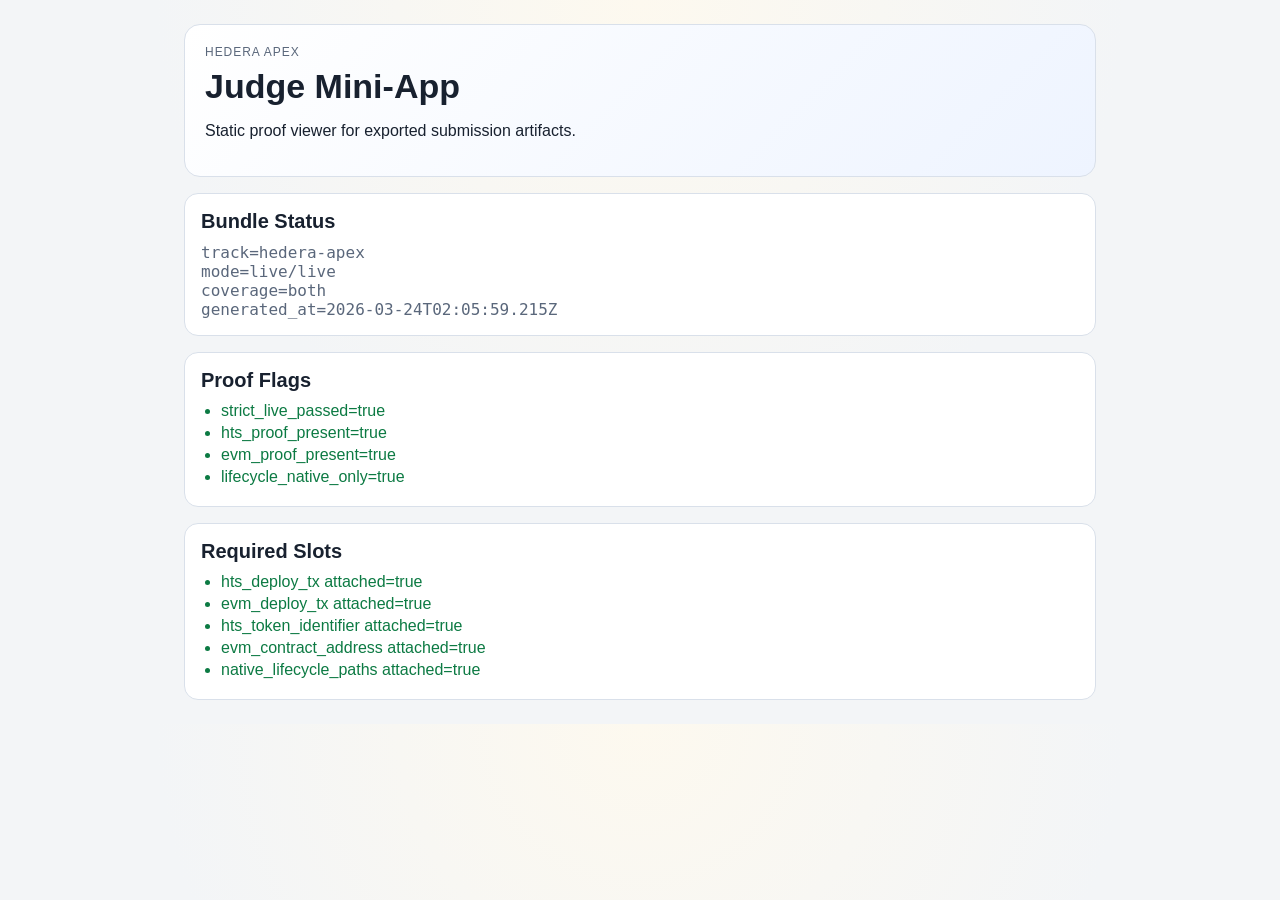
==== frontend/apex-judge-miniapp/index.html @ bd2af399 "chore(submission): sync Hedera Apex mirror from eea9da5ebcc6bcb0d3a7859af8b107f3dd50f059" ====
<!doctype html>
<html lang="en">
  <head>
    <meta charset="UTF-8" />
    <meta name="viewport" content="width=device-width, initial-scale=1.0" />
    <title>Hedera Apex Judge Mini-App</title>
    <link rel="stylesheet" href="./styles.css" />
  </head>
  <body>
    <main class="shell">
      <header class="hero">
        <p class="kicker">Hedera Apex</p>
        <h1>Judge Mini-App</h1>
        <p>Static proof viewer for exported submission artifacts.</p>
      </header>

      <section class="card">
        <h2>Bundle Status</h2>
        <pre id="status">Loading...</pre>
      </section>

      <section class="card">
        <h2>Proof Flags</h2>
        <ul id="flags"></ul>
      </section>

      <section class="card">
        <h2>Required Slots</h2>
        <ul id="slots"></ul>
      </section>
    </main>

    <script src="./app.js" type="module"></script>
  </body>
</html>
---- frontend/apex-judge-miniapp/styles.css ----
:root {
  --bg: #f3f5f7;
  --panel: #ffffff;
  --ink: #18212f;
  --muted: #5a677b;
  --line: #d9e0ea;
  --good: #0c7a43;
  --bad: #a62626;
}

* {
  box-sizing: border-box;
}

body {
  margin: 0;
  background: radial-gradient(circle at top, #fdf9ef 0%, var(--bg) 50%);
  color: var(--ink);
  font-family: "IBM Plex Sans", "Segoe UI", sans-serif;
}

.shell {
  max-width: 960px;
  margin: 0 auto;
  padding: 24px;
  display: grid;
  gap: 16px;
}

.hero {
  border: 1px solid var(--line);
  border-radius: 16px;
  padding: 20px;
  background: linear-gradient(135deg, #ffffff 0%, #eef4ff 100%);
}

.kicker {
  margin: 0;
  letter-spacing: 0.08em;
  text-transform: uppercase;
  color: var(--muted);
  font-size: 12px;
}

h1 {
  margin: 8px 0;
  font-size: 34px;
}

h2 {
  margin: 0 0 10px 0;
  font-size: 20px;
}

.card {
  border: 1px solid var(--line);
  border-radius: 14px;
  background: var(--panel);
  padding: 16px;
}

pre {
  white-space: pre-wrap;
  font-family: "IBM Plex Mono", "SFMono-Regular", monospace;
  color: var(--muted);
  margin: 0;
}

ul {
  margin: 0;
  padding-left: 20px;
}

li {
  margin: 4px 0;
}

.good {
  color: var(--good);
}

.bad {
  color: var(--bad);
}
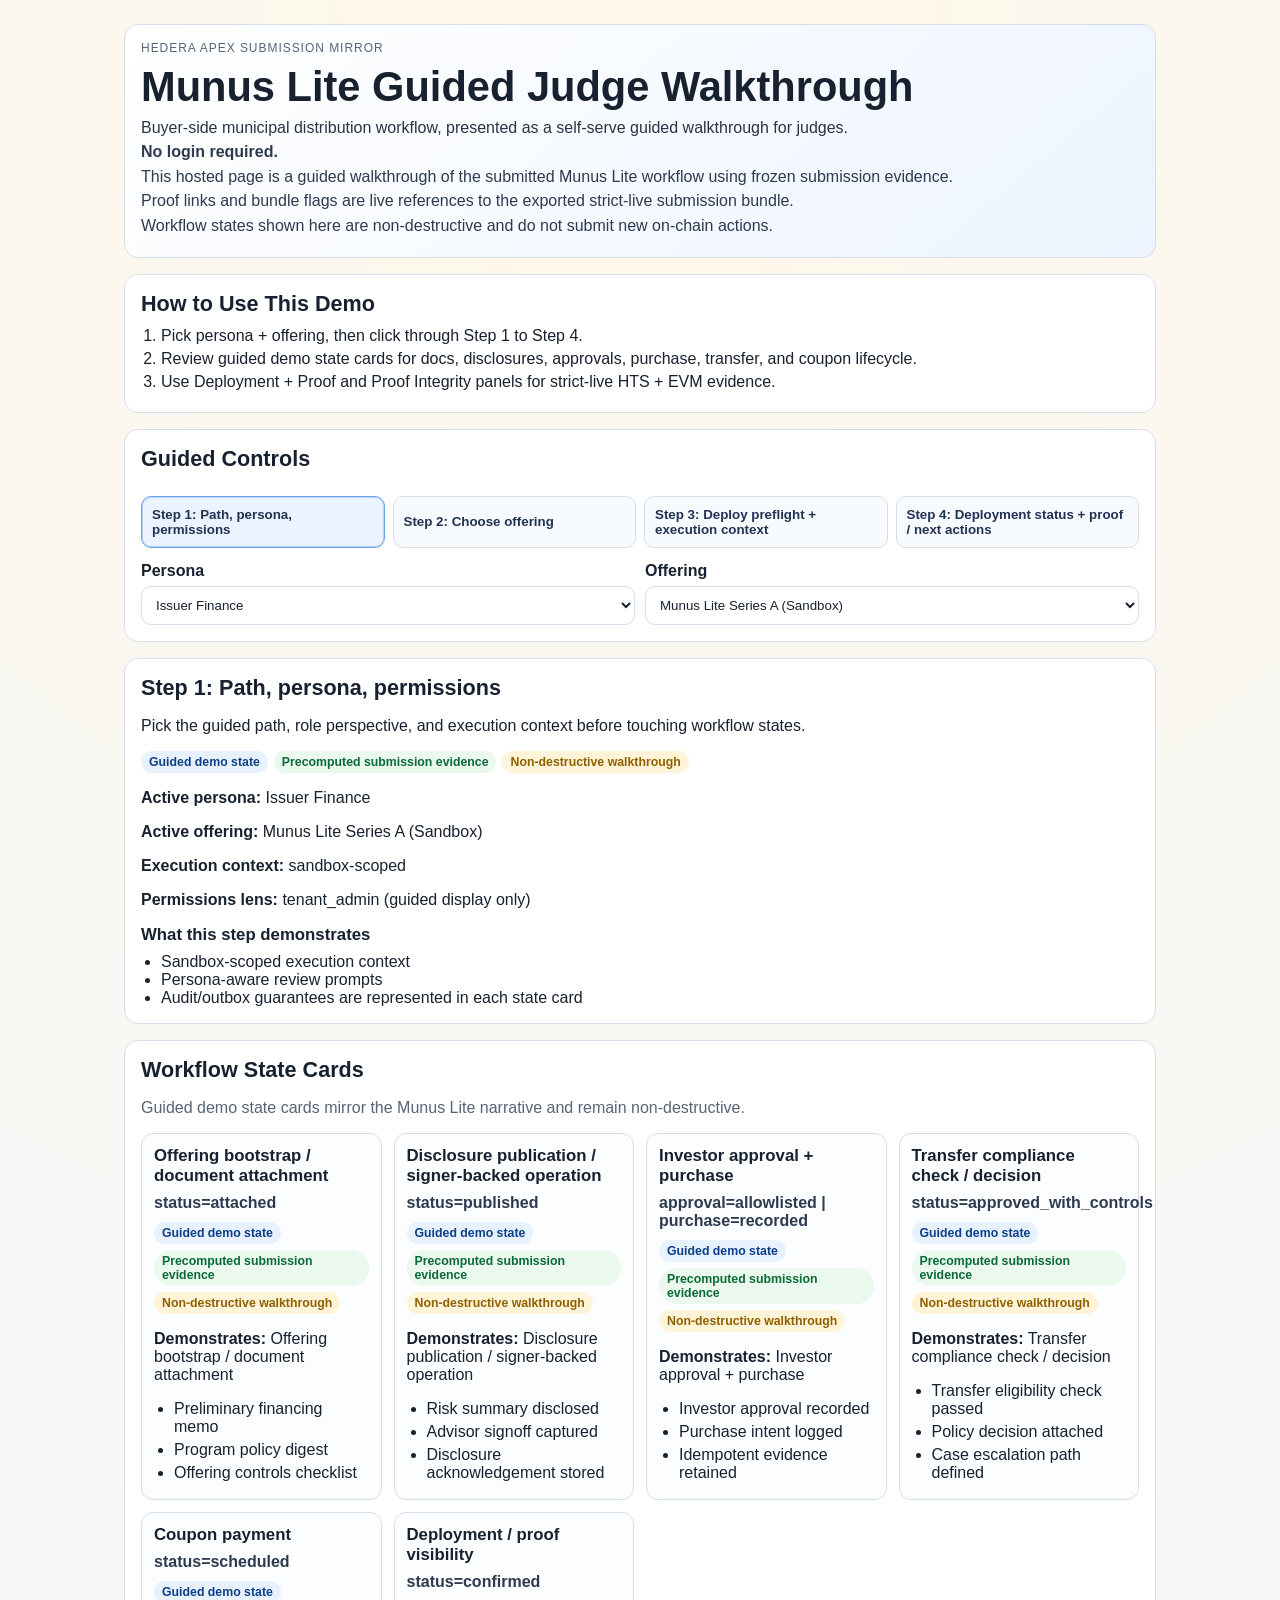
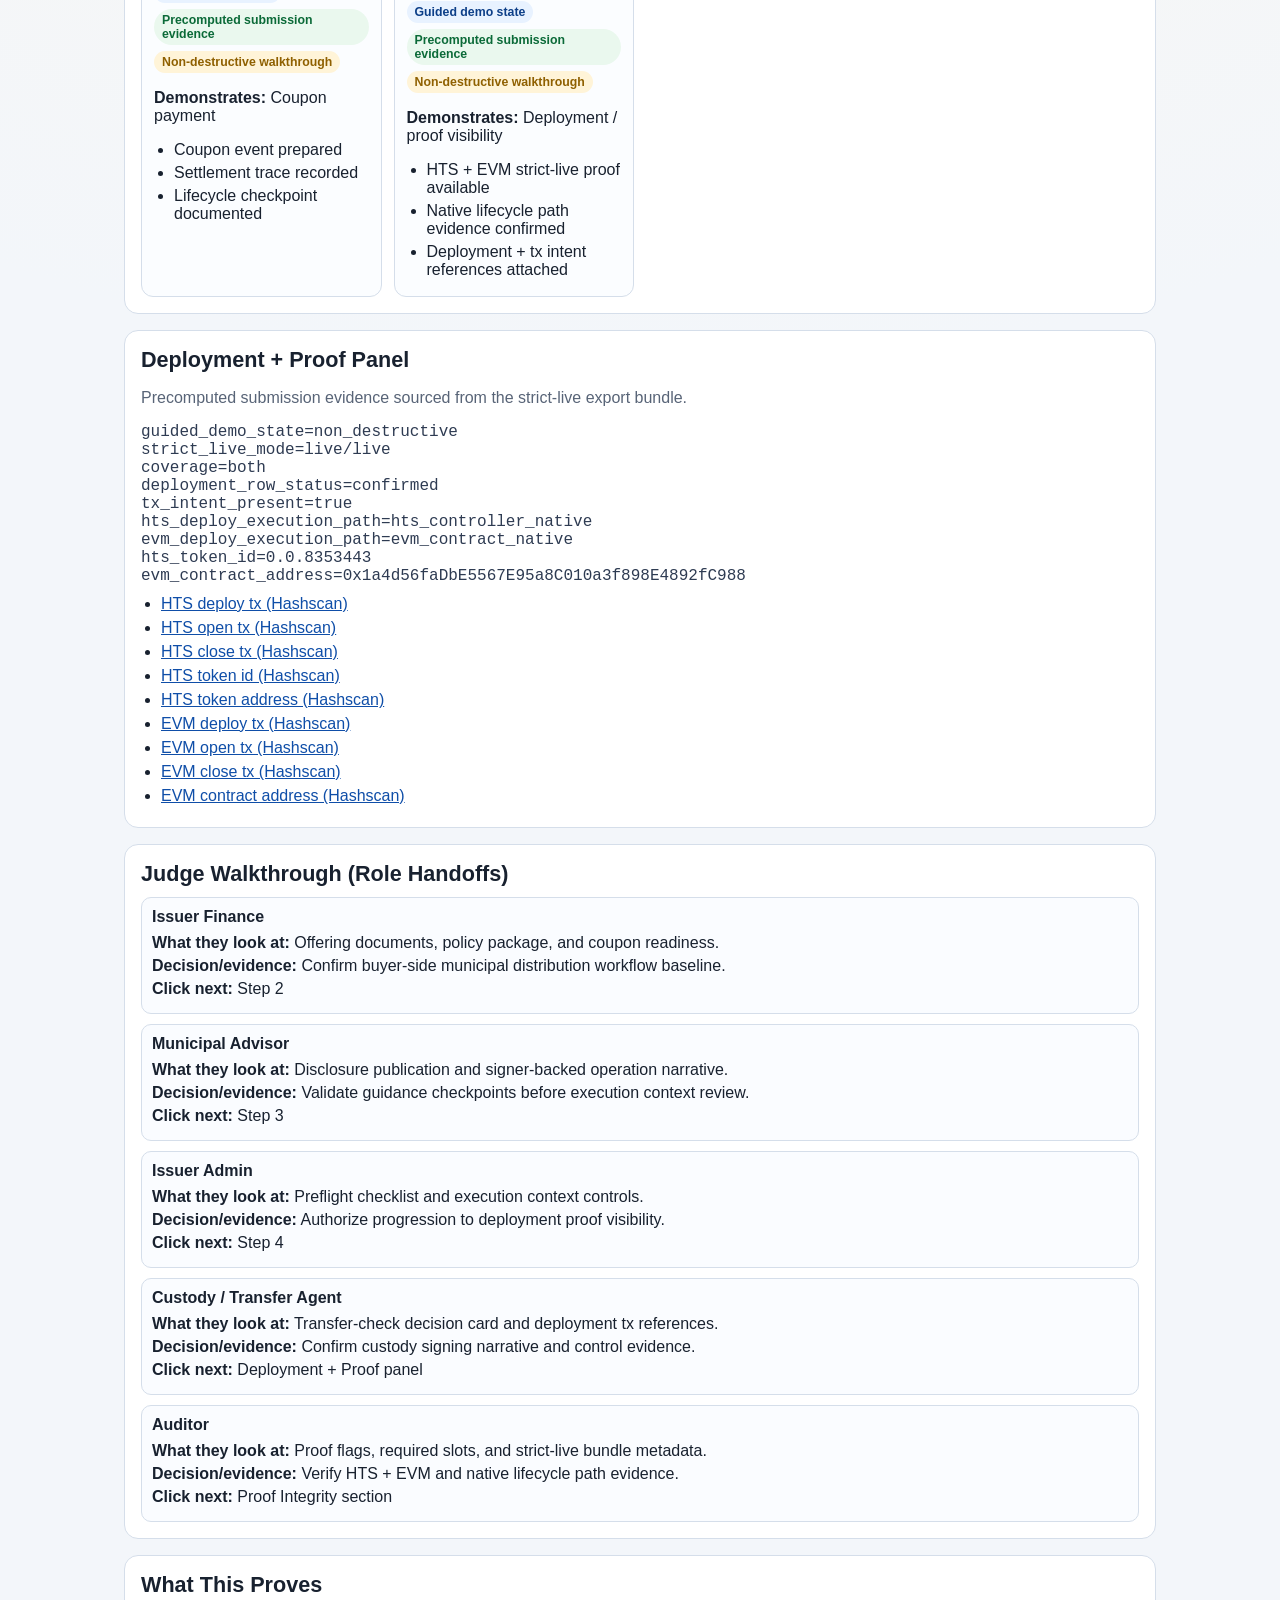
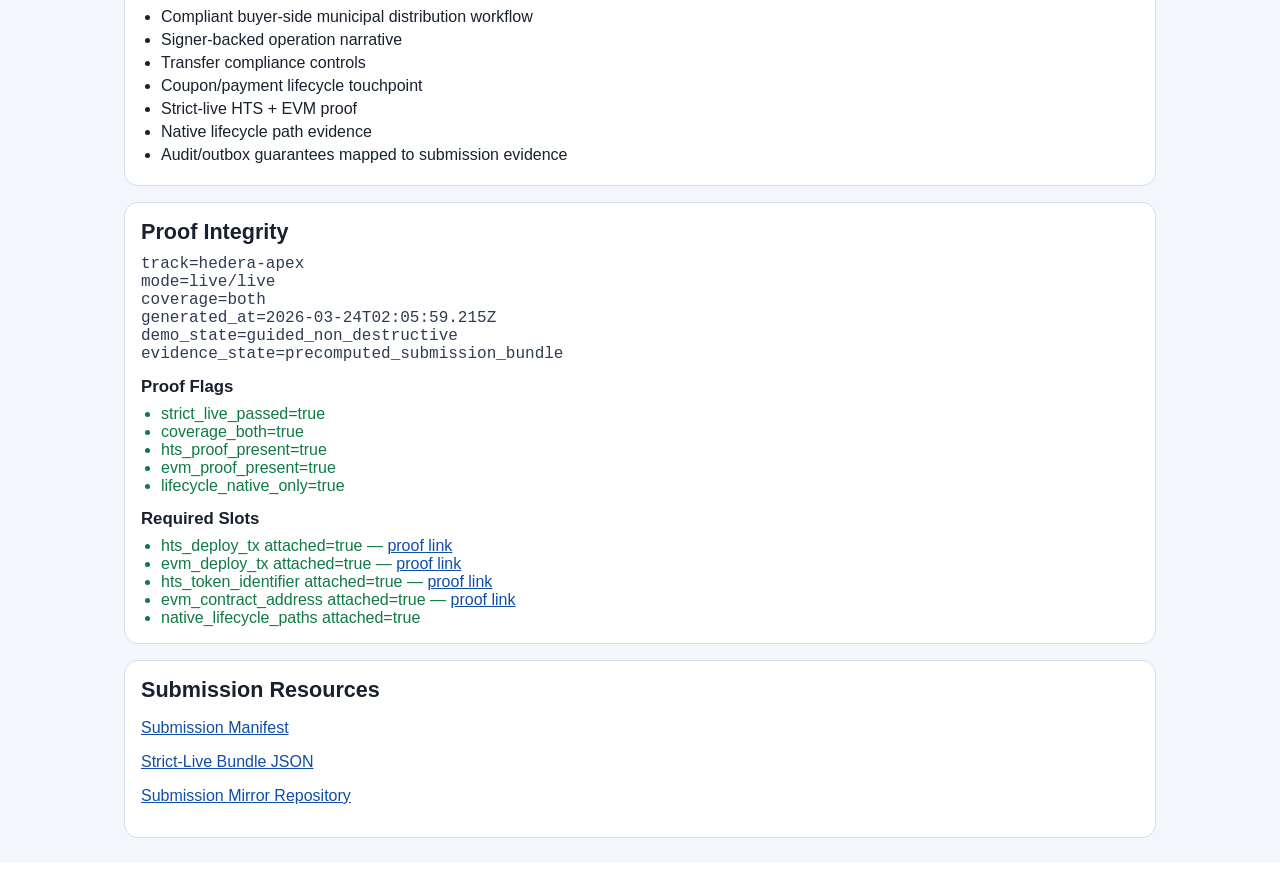
==== commit e891deab: "feat(demo): add guided non-destructive munus lite walkthrough" ====
--- a/frontend/apex-judge-miniapp/index.html
+++ b/frontend/apex-judge-miniapp/index.html
@@ -3,30 +3,92 @@
   <head>
     <meta charset="UTF-8" />
     <meta name="viewport" content="width=device-width, initial-scale=1.0" />
-    <title>Hedera Apex Judge Mini-App</title>
+    <title>Munus Lite Guided Demo — Hedera Apex</title>
     <link rel="stylesheet" href="./styles.css" />
   </head>
   <body>
     <main class="shell">
-      <header class="hero">
-        <p class="kicker">Hedera Apex</p>
-        <h1>Judge Mini-App</h1>
-        <p>Static proof viewer for exported submission artifacts.</p>
+      <header class="hero card">
+        <p class="kicker">Hedera Apex Submission Mirror</p>
+        <h1>Munus Lite Guided Judge Walkthrough</h1>
+        <p class="lede">
+          Buyer-side municipal distribution workflow, presented as a self-serve guided walkthrough for judges.
+        </p>
+        <p class="truth"><strong>No login required.</strong></p>
+        <p class="truth">
+          This hosted page is a guided walkthrough of the submitted Munus Lite workflow using frozen submission evidence.
+        </p>
+        <p class="truth">
+          Proof links and bundle flags are live references to the exported strict-live submission bundle.
+        </p>
+        <p class="truth">
+          Workflow states shown here are non-destructive and do not submit new on-chain actions.
+        </p>
       </header>
 
       <section class="card">
-        <h2>Bundle Status</h2>
-        <pre id="status">Loading...</pre>
+        <h2>How to Use This Demo</h2>
+        <ol class="plain-list">
+          <li>Pick persona + offering, then click through Step 1 to Step 4.</li>
+          <li>Review guided demo state cards for docs, disclosures, approvals, purchase, transfer, and coupon lifecycle.</li>
+          <li>Use Deployment + Proof and Proof Integrity panels for strict-live HTS + EVM evidence.</li>
+        </ol>
+      </section>
+
+      <section class="card controls">
+        <h2>Guided Controls</h2>
+        <nav id="stepper" class="stepper" aria-label="Four-step product framing"></nav>
+        <div class="selectors">
+          <label>
+            Persona
+            <select id="persona-select"></select>
+          </label>
+          <label>
+            Offering
+            <select id="offering-select"></select>
+          </label>
+        </div>
+      </section>
+
+      <section class="card" id="step-detail"></section>
+
+      <section class="card">
+        <h2>Workflow State Cards</h2>
+        <p class="muted">Guided demo state cards mirror the Munus Lite narrative and remain non-destructive.</p>
+        <div id="workflow-cards" class="workflow-grid"></div>
       </section>
 
       <section class="card">
-        <h2>Proof Flags</h2>
-        <ul id="flags"></ul>
+        <h2>Deployment + Proof Panel</h2>
+        <p class="muted">Precomputed submission evidence sourced from the strict-live export bundle.</p>
+        <pre id="deployment-summary">Loading...</pre>
+        <ul id="proof-links" class="proof-links"></ul>
       </section>
 
       <section class="card">
-        <h2>Required Slots</h2>
+        <h2>Judge Walkthrough (Role Handoffs)</h2>
+        <div id="role-handoffs" class="handoffs"></div>
+      </section>
+
+      <section class="card">
+        <h2>What This Proves</h2>
+        <ul id="what-proves" class="plain-list"></ul>
+      </section>
+
+      <section class="card">
+        <h2>Proof Integrity</h2>
+        <pre id="status">Loading...</pre>
+        <h3>Proof Flags</h3>
+        <ul id="flags"></ul>
+        <h3>Required Slots</h3>
         <ul id="slots"></ul>
+      </section>
+
+      <section class="card resources">
+        <h2>Submission Resources</h2>
+        <p><a href="../../docs/challenges/hedera-apex/submission-manifest.md">Submission Manifest</a></p>
+        <p><a href="../../artifacts/hedera_apex_judge_demo_bundle.json">Strict-Live Bundle JSON</a></p>
+        <p><a href="https://github.com/stabletown-xyz/hedera-apex-hackathon">Submission Mirror Repository</a></p>
       </section>
     </main>
 
--- a/frontend/apex-judge-miniapp/styles.css
+++ b/frontend/apex-judge-miniapp/styles.css
@@ -1,11 +1,18 @@
 :root {
-  --bg: #f3f5f7;
+  --bg: #f3f6fa;
   --panel: #ffffff;
   --ink: #18212f;
-  --muted: #5a677b;
-  --line: #d9e0ea;
-  --good: #0c7a43;
-  --bad: #a62626;
+  --muted: #586477;
+  --line: #d5deea;
+  --good: #0f7a43;
+  --bad: #a52d2d;
+  --accent: #0f4ea8;
+  --tag-guided-bg: #e8f2ff;
+  --tag-guided-ink: #0d3f88;
+  --tag-proof-bg: #eaf8ee;
+  --tag-proof-ink: #0b6a38;
+  --tag-walk-bg: #fff4d8;
+  --tag-walk-ink: #8f6000;
 }
 
 * {
@@ -14,42 +21,17 @@
 
 body {
   margin: 0;
-  background: radial-gradient(circle at top, #fdf9ef 0%, var(--bg) 50%);
   color: var(--ink);
+  background: radial-gradient(circle at top, #fff8e9 0%, var(--bg) 48%);
   font-family: "IBM Plex Sans", "Segoe UI", sans-serif;
 }
 
 .shell {
-  max-width: 960px;
+  max-width: 1080px;
   margin: 0 auto;
   padding: 24px;
   display: grid;
   gap: 16px;
-}
-
-.hero {
-  border: 1px solid var(--line);
-  border-radius: 16px;
-  padding: 20px;
-  background: linear-gradient(135deg, #ffffff 0%, #eef4ff 100%);
-}
-
-.kicker {
-  margin: 0;
-  letter-spacing: 0.08em;
-  text-transform: uppercase;
-  color: var(--muted);
-  font-size: 12px;
-}
-
-h1 {
-  margin: 8px 0;
-  font-size: 34px;
-}
-
-h2 {
-  margin: 0 0 10px 0;
-  font-size: 20px;
 }
 
 .card {
@@ -59,20 +41,197 @@
   padding: 16px;
 }
 
+.hero {
+  background: linear-gradient(140deg, #ffffff 0%, #edf4ff 100%);
+}
+
+.kicker {
+  margin: 0;
+  color: var(--muted);
+  font-size: 12px;
+  letter-spacing: 0.08em;
+  text-transform: uppercase;
+}
+
+h1 {
+  margin: 8px 0;
+  font-size: clamp(1.9rem, 3.5vw, 2.6rem);
+}
+
+h2 {
+  margin: 0 0 10px;
+  font-size: 1.35rem;
+}
+
+h3 {
+  margin: 14px 0 8px;
+  font-size: 1.05rem;
+}
+
+.lede {
+  margin: 0.4rem 0;
+  color: #2b3445;
+}
+
+.truth {
+  margin: 0.4rem 0;
+  color: #2d3a4f;
+}
+
+.muted {
+  color: var(--muted);
+}
+
+.controls {
+  display: grid;
+  gap: 14px;
+}
+
+.stepper {
+  display: grid;
+  grid-template-columns: repeat(auto-fit, minmax(170px, 1fr));
+  gap: 8px;
+}
+
+.step-btn {
+  border: 1px solid var(--line);
+  border-radius: 10px;
+  padding: 10px;
+  background: #f7faff;
+  color: #213252;
+  cursor: pointer;
+  font-weight: 600;
+  text-align: left;
+}
+
+.step-btn.active {
+  border-color: #6ea1eb;
+  background: #eaf3ff;
+  box-shadow: inset 0 0 0 1px #b6d2fb;
+}
+
+.selectors {
+  display: grid;
+  gap: 10px;
+  grid-template-columns: repeat(auto-fit, minmax(240px, 1fr));
+}
+
+label {
+  display: grid;
+  gap: 6px;
+  font-weight: 600;
+}
+
+select {
+  border: 1px solid var(--line);
+  border-radius: 10px;
+  padding: 10px;
+  background: #fff;
+  color: var(--ink);
+}
+
+.workflow-grid {
+  display: grid;
+  grid-template-columns: repeat(auto-fit, minmax(240px, 1fr));
+  gap: 12px;
+}
+
+.flow-card {
+  border: 1px solid var(--line);
+  border-radius: 12px;
+  padding: 12px;
+  background: #fbfdff;
+}
+
+.flow-card h3 {
+  margin-top: 0;
+}
+
+.status-line {
+  margin: 4px 0 10px;
+  color: #2d3a4f;
+  font-weight: 600;
+}
+
+.tag-row {
+  display: flex;
+  flex-wrap: wrap;
+  gap: 6px;
+  margin-bottom: 10px;
+}
+
+.tag {
+  display: inline-block;
+  padding: 4px 8px;
+  border-radius: 999px;
+  font-size: 0.77rem;
+  font-weight: 700;
+}
+
+.tag.guided {
+  background: var(--tag-guided-bg);
+  color: var(--tag-guided-ink);
+}
+
+.tag.proof {
+  background: var(--tag-proof-bg);
+  color: var(--tag-proof-ink);
+}
+
+.tag.walk {
+  background: var(--tag-walk-bg);
+  color: var(--tag-walk-ink);
+}
+
+ul,
+ol {
+  margin: 0;
+  padding-left: 20px;
+}
+
+.plain-list li,
+.flow-card li {
+  margin: 5px 0;
+}
+
 pre {
+  margin: 0;
   white-space: pre-wrap;
+  color: #2e3b52;
   font-family: "IBM Plex Mono", "SFMono-Regular", monospace;
-  color: var(--muted);
-  margin: 0;
-}
-
-ul {
-  margin: 0;
-  padding-left: 20px;
-}
-
-li {
-  margin: 4px 0;
+}
+
+.handoffs {
+  display: grid;
+  gap: 10px;
+}
+
+.handoff {
+  border: 1px solid var(--line);
+  border-radius: 10px;
+  padding: 10px;
+  background: #fafcff;
+}
+
+.handoff h3 {
+  margin: 0 0 8px;
+  font-size: 1rem;
+}
+
+.handoff p {
+  margin: 5px 0;
+}
+
+.proof-links {
+  margin-top: 10px;
+}
+
+.proof-links li {
+  margin: 6px 0;
+}
+
+a {
+  color: var(--accent);
 }
 
 .good {
@@ -82,3 +241,13 @@
 .bad {
   color: var(--bad);
 }
+
+@media (max-width: 700px) {
+  .shell {
+    padding: 14px;
+  }
+
+  .card {
+    padding: 12px;
+  }
+}
